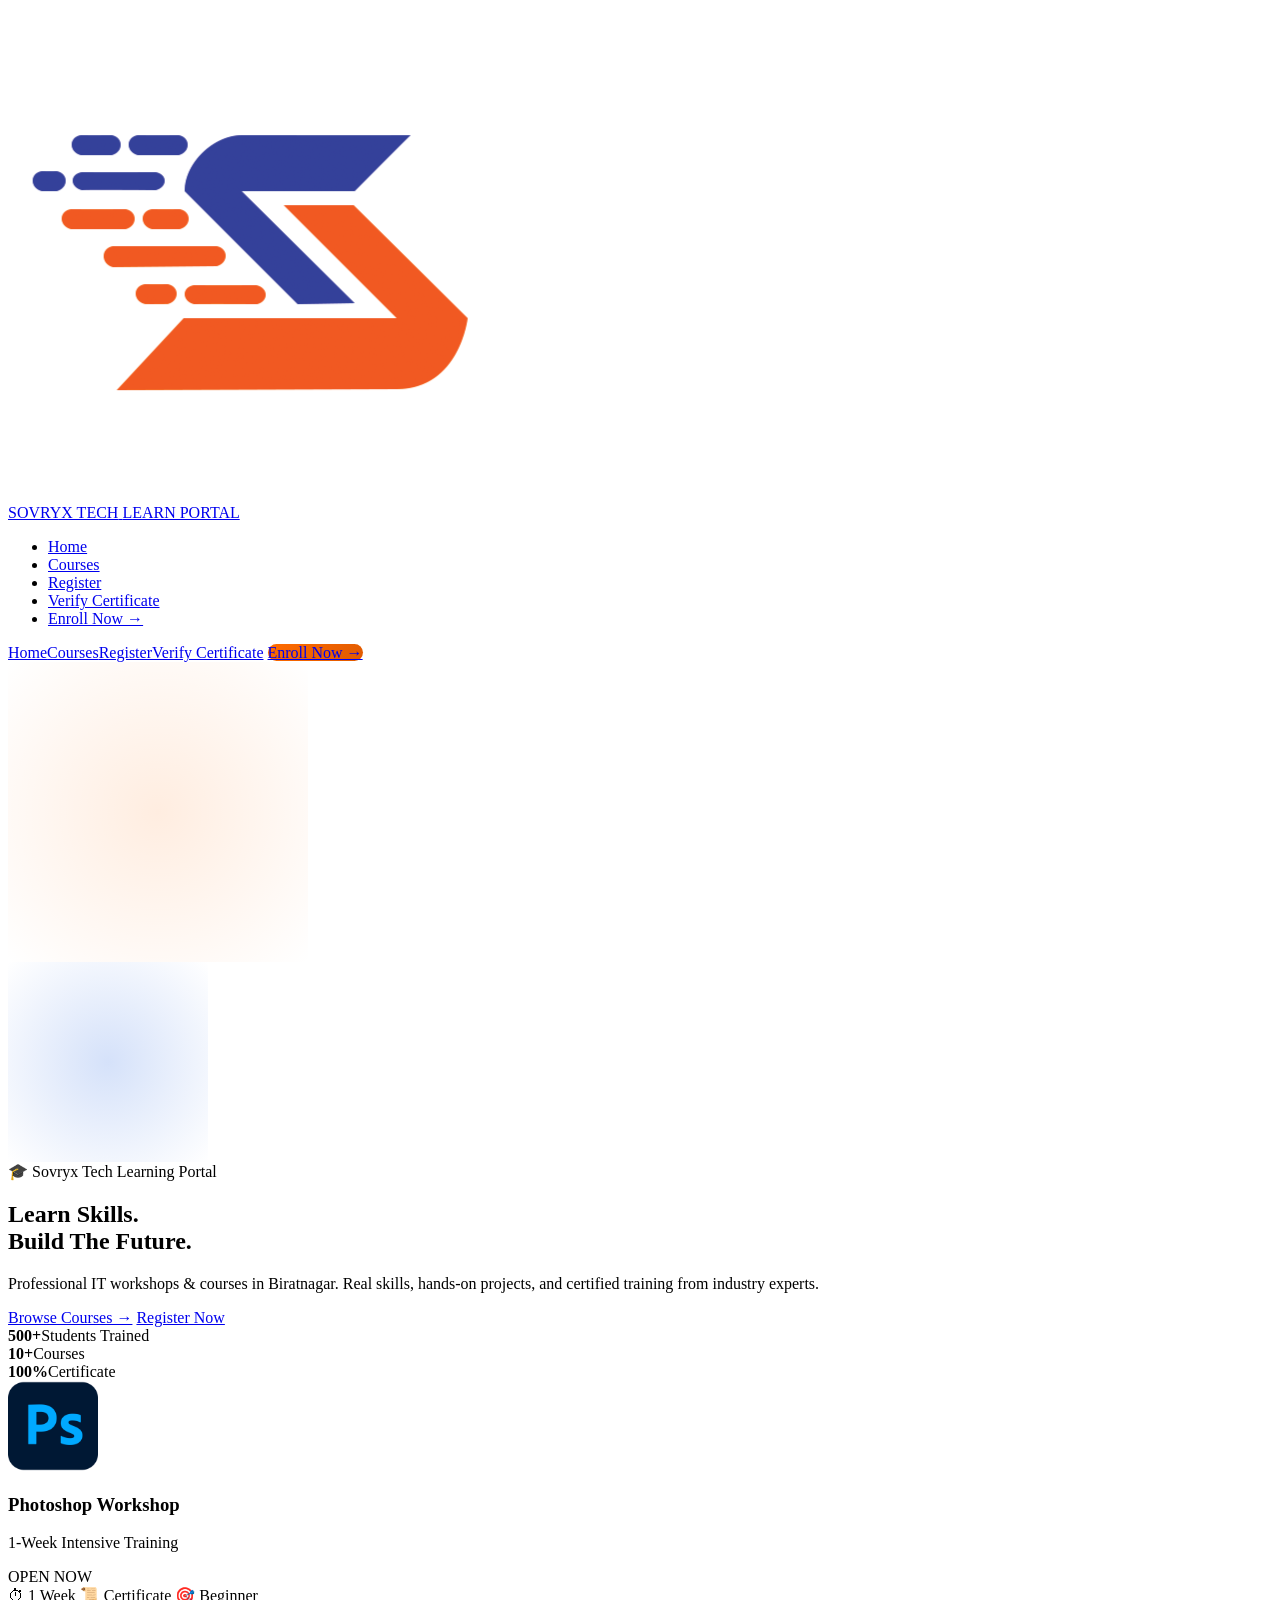
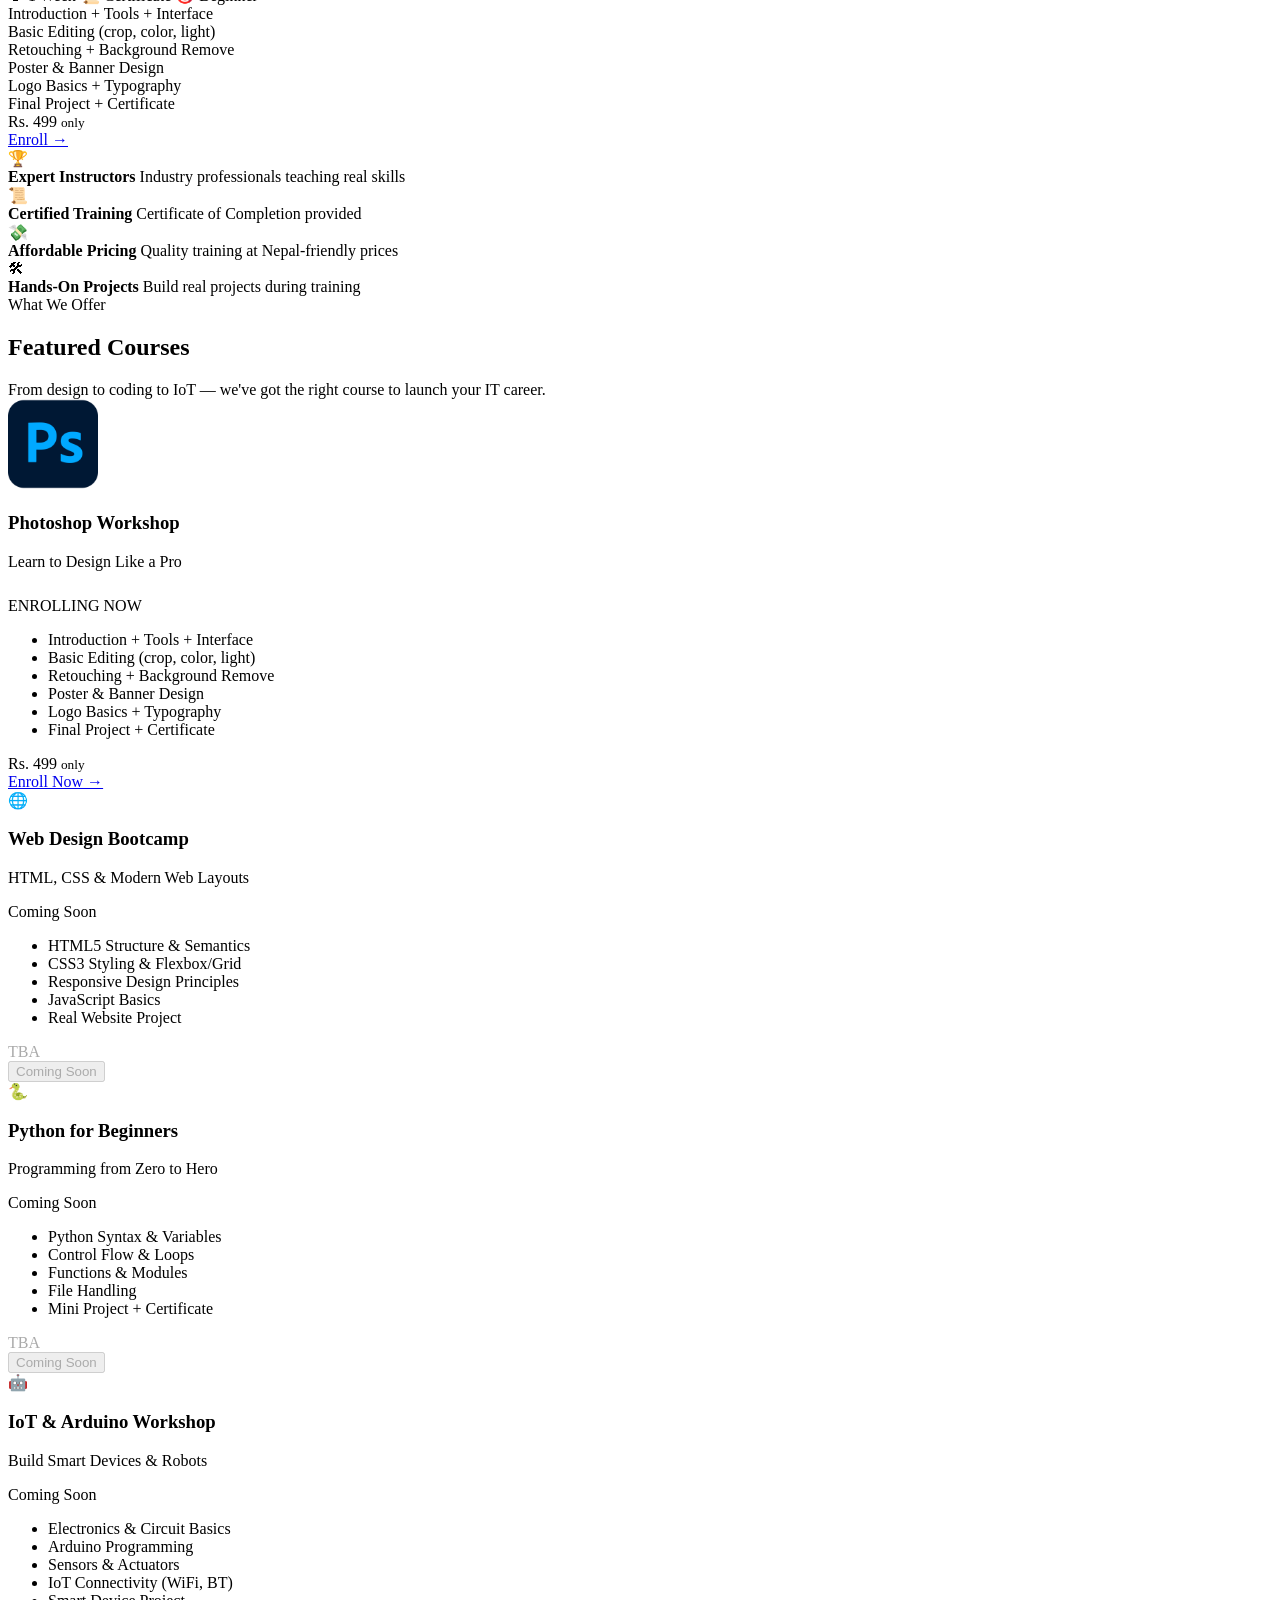
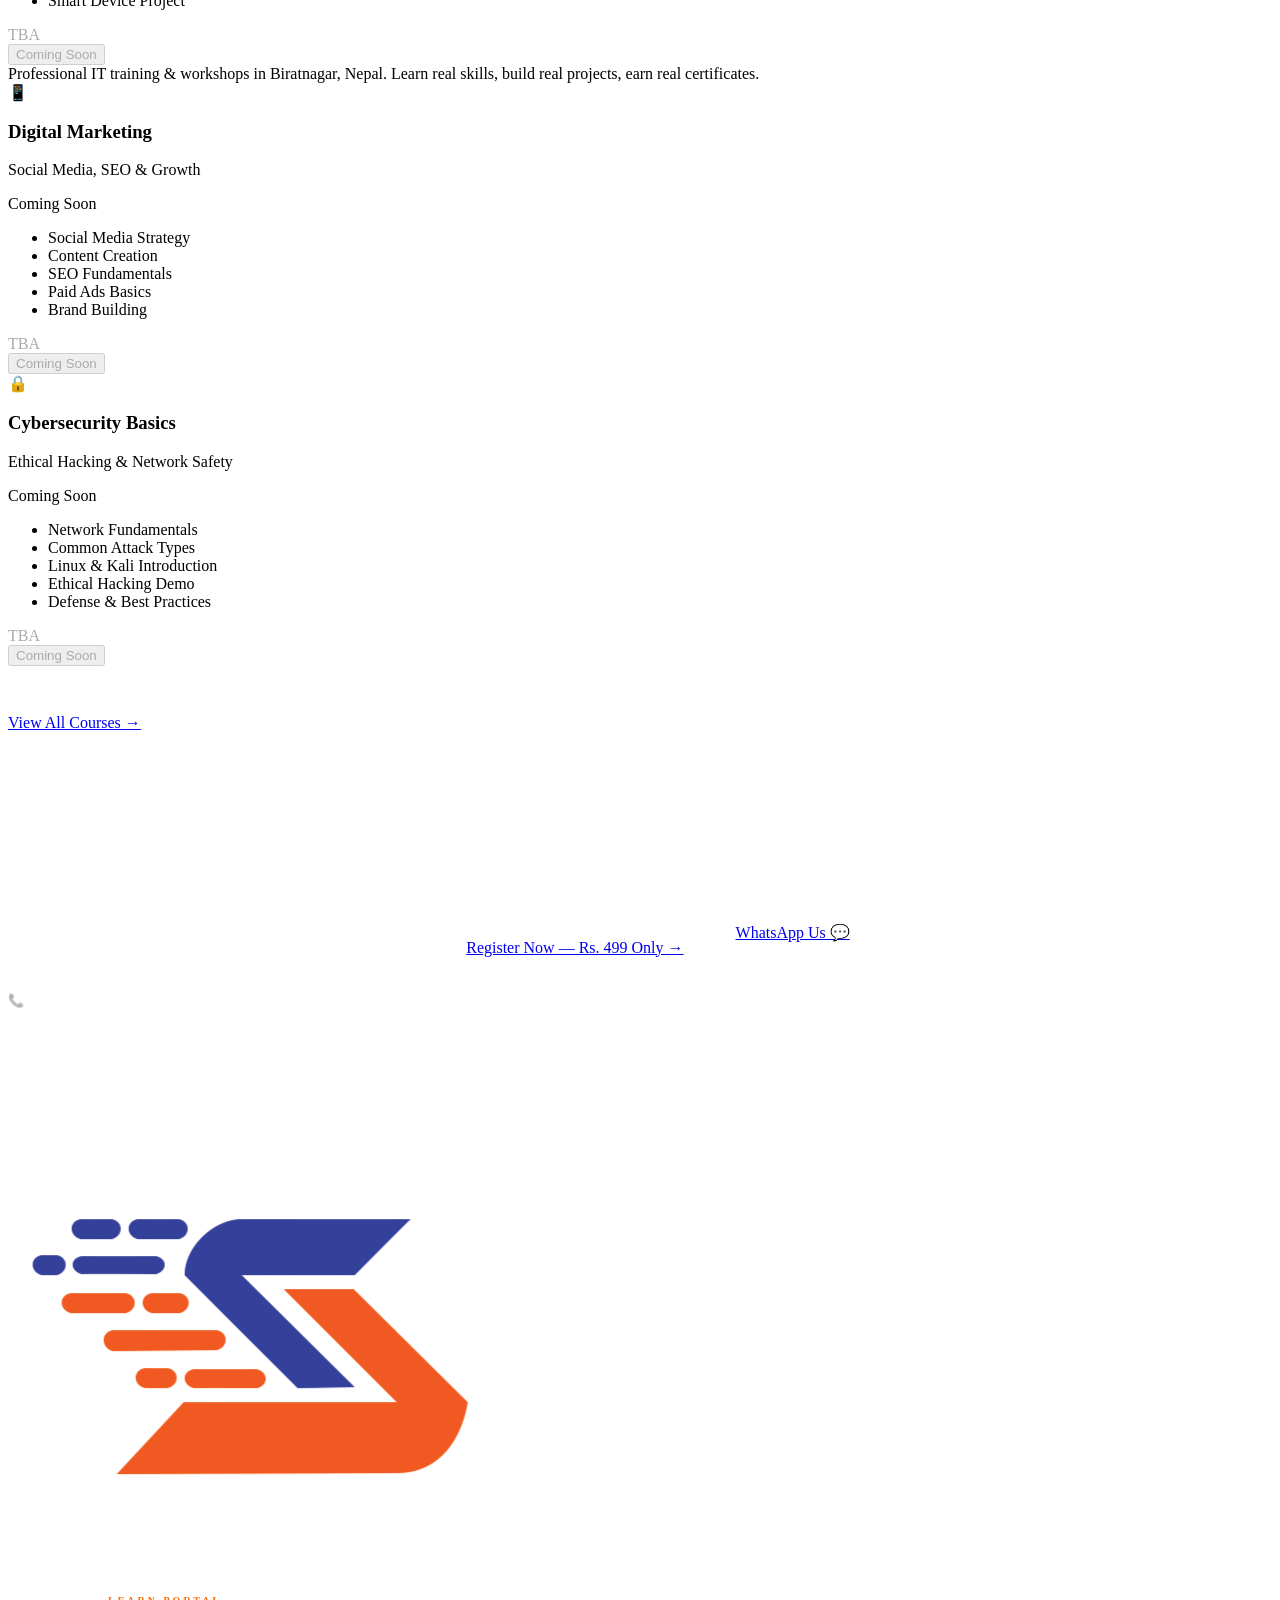
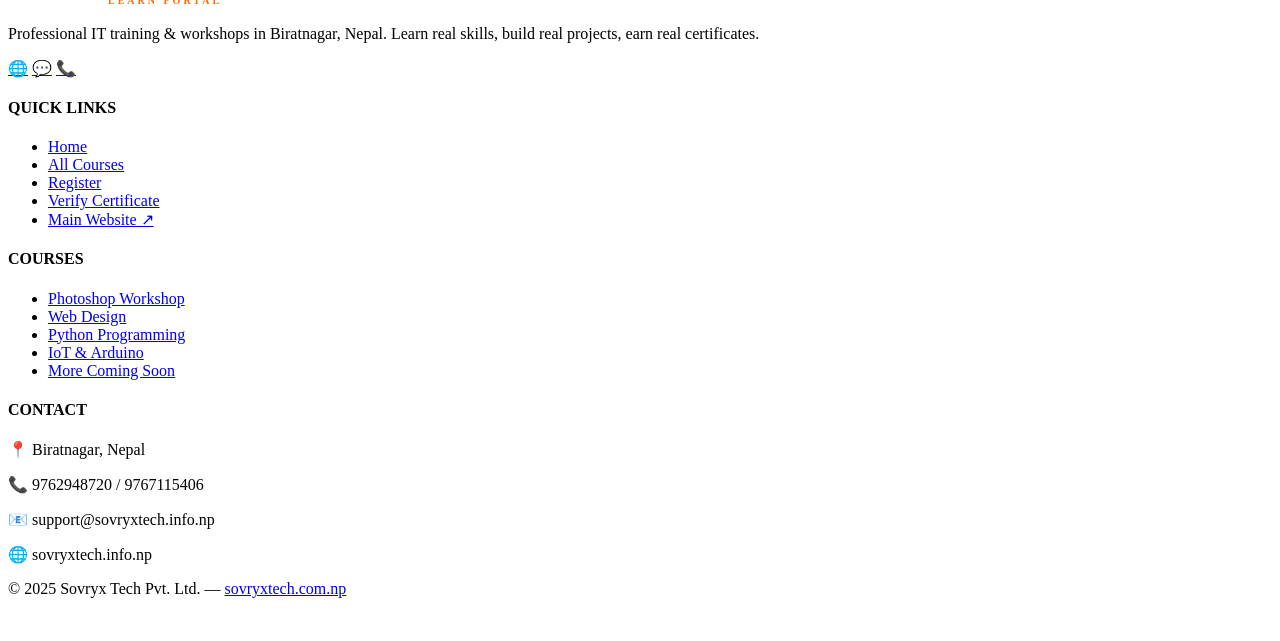
==== index.html @ a6774d01 "first commit" ====
<!DOCTYPE html>
<html lang="en">
<head>
  <meta charset="UTF-8" />
  <meta name="viewport" content="width=device-width, initial-scale=1.0"/>
  <title>Sovryx Tech Learn — IT Training & Workshops in Biratnagar</title>
  <meta name="description" content="Professional IT workshops and training by Sovryx Tech, Biratnagar Nepal. Photoshop, Web Design, Python, IoT and more."/>
  <link rel="stylesheet" href="style.css"/>
  <link rel="preconnect" href="https://fonts.googleapis.com"/>
</head>
<body>

  <div id="navContainer"></div>
  <div id="mobileMenuContainer"></div>

  <div class="page-content">

    <!-- ─── HERO ─── -->
    <section class="hero">
      <div class="hero-grid"></div>
      <!-- floating shapes -->
      <div class="float-shape" style="width:300px;height:300px;background:radial-gradient(circle,rgba(255,107,0,0.12),transparent);top:10%;right:5%;animation-delay:0s;"></div>
      <div class="float-shape" style="width:200px;height:200px;background:radial-gradient(circle,rgba(45,107,228,0.2),transparent);bottom:20%;left:5%;animation-delay:2s;"></div>

      <div class="hero-container">
        <div class="hero-text">
          <div class="hero-badge">🎓 Sovryx Tech Learning Portal</div>
          <h1>Learn Skills.<br><span>Build</span> The Future.</h1>
          <p>Professional IT workshops & courses in Biratnagar. Real skills, hands-on projects, and certified training from industry experts.</p>
          <div class="hero-actions">
            <a href="courses.html" class="btn-primary">Browse Courses →</a>
            <a href="register.html" class="btn-outline">Register Now</a>
          </div>
          <div class="hero-stats">
            <div class="stat"><strong>500+</strong><span>Students Trained</span></div>
            <div class="stat"><strong>10+</strong><span>Courses</span></div>
            <div class="stat"><strong>100%</strong><span>Certificate</span></div>
          </div>
        </div>
        <div class="hero-card-wrap">
          <div class="hero-featured-card">
            <div class="card-header">
              <div class="card-icon"><img src="images/photoshop.png" alt="Photoshop Icon" width="90" height="90"></div>
              <div>
                <h3>Photoshop Workshop</h3>
                <p>1-Week Intensive Training</p>
              </div>
              <div class="card-badge">OPEN NOW</div>
            </div>
            <div class="card-body">
              <div class="card-meta">
                <span class="tag">⏱ 1 Week</span>
                <span class="tag">📜 Certificate</span>
                <span class="tag">🎯 Beginner</span>
              </div>
              <div class="card-modules">
                <div class="module-item">Introduction + Tools + Interface</div>
                <div class="module-item">Basic Editing (crop, color, light)</div>
                <div class="module-item">Retouching + Background Remove</div>
                <div class="module-item">Poster & Banner Design</div>
                <div class="module-item">Logo Basics + Typography</div>
                <div class="module-item">Final Project + Certificate</div>
              </div>
              <div class="card-footer-price">
                <div class="price-amount">Rs. 499 <small>only</small></div>
                <a href="register.html?course=photoshop" class="enroll-mini">Enroll →</a>
              </div>
            </div>
          </div>
        </div>
      </div>
    </section>

    <!-- ─── INFO STRIP ─── -->
    <div class="info-strip">
      <div class="container">
        <div class="info-strip-grid">
          <div class="info-strip-item reveal">
            <div class="info-strip-icon">🏆</div>
            <strong>Expert Instructors</strong>
            <span>Industry professionals teaching real skills</span>
          </div>
          <div class="info-strip-item reveal">
            <div class="info-strip-icon">📜</div>
            <strong>Certified Training</strong>
            <span>Certificate of Completion provided</span>
          </div>
          <div class="info-strip-item reveal">
            <div class="info-strip-icon">💸</div>
            <strong>Affordable Pricing</strong>
            <span>Quality training at Nepal-friendly prices</span>
          </div>
          <div class="info-strip-item reveal">
            <div class="info-strip-icon">🛠</div>
            <strong>Hands-On Projects</strong>
            <span>Build real projects during training</span>
          </div>
        </div>
      </div>
    </div>

    <!-- ─── COURSES SECTION ─── -->
    <section>
      <div class="container">
        <div class="text-center reveal">
          <span class="section-label">What We Offer</span>
          <h2 class="section-title">Featured <span>Courses</span></h2>
          <p class="section-sub" style="margin:0 auto;">From design to coding to IoT — we've got the right course to launch your IT career.</p>
        </div>

        <div class="courses-grid">
          <!-- Active Course -->
          <div class="course-card reveal">
            <div class="course-card-header">
              <span class="course-card-icon"><img src="images/photoshop.png" alt="Photoshop Icon" width="90" height="90"></span>
              <h3>Photoshop Workshop</h3>
              <p>Learn to Design Like a Pro</p>
              <div class="card-badge" style="margin-left:0;margin-top:10px;display:inline-block;">ENROLLING NOW</div>
            </div>
            <div class="course-card-body">
              <ul class="course-modules">
                <li>Introduction + Tools + Interface</li>
                <li>Basic Editing (crop, color, light)</li>
                <li>Retouching + Background Remove</li>
                <li>Poster & Banner Design</li>
                <li>Logo Basics + Typography</li>
                <li>Final Project + Certificate</li>
              </ul>
            </div>
            <div class="course-card-footer">
              <div class="price">Rs. 499 <small>only</small></div>
              <a href="register.html?course=photoshop" class="btn-enroll">Enroll Now →</a>
            </div>
          </div>

          <!-- Coming Soon Courses -->
          <div class="course-card coming-soon reveal">
            <div class="course-card-header">
              <span class="course-card-icon">🌐</span>
              <h3>Web Design Bootcamp</h3>
              <p>HTML, CSS & Modern Web Layouts</p>
              <div class="coming-soon-overlay">Coming Soon</div>
            </div>
            <div class="course-card-body">
              <ul class="course-modules">
                <li>HTML5 Structure & Semantics</li>
                <li>CSS3 Styling & Flexbox/Grid</li>
                <li>Responsive Design Principles</li>
                <li>JavaScript Basics</li>
                <li>Real Website Project</li>
              </ul>
            </div>
            <div class="course-card-footer">
              <div class="price" style="color:#aaa;">TBA</div>
              <button class="btn-enroll disabled" disabled>Coming Soon</button>
            </div>
          </div>

          <div class="course-card coming-soon reveal">
            <div class="course-card-header">
              <span class="course-card-icon">🐍</span>
              <h3>Python for Beginners</h3>
              <p>Programming from Zero to Hero</p>
              <div class="coming-soon-overlay">Coming Soon</div>
            </div>
            <div class="course-card-body">
              <ul class="course-modules">
                <li>Python Syntax & Variables</li>
                <li>Control Flow & Loops</li>
                <li>Functions & Modules</li>
                <li>File Handling</li>
                <li>Mini Project + Certificate</li>
              </ul>
            </div>
            <div class="course-card-footer">
              <div class="price" style="color:#aaa;">TBA</div>
              <button class="btn-enroll disabled" disabled>Coming Soon</button>
            </div>
          </div>

          <div class="course-card coming-soon reveal">
            <div class="course-card-header">
              <span class="course-card-icon">🤖</span>
              <h3>IoT & Arduino Workshop</h3>
              <p>Build Smart Devices & Robots</p>
              <div class="coming-soon-overlay">Coming Soon</div>
            </div>
            <div class="course-card-body">
              <ul class="course-modules">
                <li>Electronics & Circuit Basics</li>
                <li>Arduino Programming</li>
                <li>Sensors & Actuators</li>
                <li>IoT Connectivity (WiFi, BT)</li>
                <li>Smart Device Project</li>
              </ul>
            </div>
            <div class="course-card-footer">
              <div class="price" style="color:#aaa;">TBA</div>
              <button class="btn-enroll disabled" disabled>Coming Soon</button>
            </div>
          </div>Professional IT training & workshops in Biratnagar, Nepal. Learn real skills, build real projects, earn real certificates.

          <div class="course-card coming-soon reveal">
            <div class="course-card-header">
              <span class="course-card-icon">📱</span>
              <h3>Digital Marketing</h3>
              <p>Social Media, SEO & Growth</p>
              <div class="coming-soon-overlay">Coming Soon</div>
            </div>
            <div class="course-card-body">
              <ul class="course-modules">
                <li>Social Media Strategy</li>
                <li>Content Creation</li>
                <li>SEO Fundamentals</li>
                <li>Paid Ads Basics</li>
                <li>Brand Building</li>
              </ul>
            </div>
            <div class="course-card-footer">
              <div class="price" style="color:#aaa;">TBA</div>
              <button class="btn-enroll disabled" disabled>Coming Soon</button>
            </div>
          </div>

          <div class="course-card coming-soon reveal">
            <div class="course-card-header">
              <span class="course-card-icon">🔒</span>
              <h3>Cybersecurity Basics</h3>
              <p>Ethical Hacking & Network Safety</p>
              <div class="coming-soon-overlay">Coming Soon</div>
            </div>
            <div class="course-card-body">
              <ul class="course-modules">
                <li>Network Fundamentals</li>
                <li>Common Attack Types</li>
                <li>Linux & Kali Introduction</li>
                <li>Ethical Hacking Demo</li>
                <li>Defense & Best Practices</li>
              </ul>
            </div>
            <div class="course-card-footer">
              <div class="price" style="color:#aaa;">TBA</div>
              <button class="btn-enroll disabled" disabled>Coming Soon</button>
            </div>
          </div>
        </div>

        <div class="text-center" style="margin-top:48px;">
          <a href="courses.html" class="btn-primary">View All Courses →</a>
        </div>
      </div>
    </section>

    <!-- ─── CTA BANNER ─── -->
    <section style="padding:70px 0;background:linear-gradient(135deg,var(--blue),var(--dark));">
      <div class="container text-center">
        <h2 class="section-title reveal" style="color:white;">Ready to <span>Start Learning?</span></h2>
        <p class="section-sub reveal" style="color:rgba(255,255,255,0.7);margin:12px auto 36px;">
          Join hundreds of students from Biratnagar learning real skills with Sovryx Tech. Limited seats per batch!
        </p>
        <div style="display:flex;gap:16px;justify-content:center;flex-wrap:wrap;" class="reveal">
          <a href="register.html" class="btn-primary" style="font-size:16px;padding:16px 36px;">Register Now — Rs. 499 Only →</a>
          <a href="https://wa.me/9779762948720" target="_blank" class="btn-outline">WhatsApp Us 💬</a>
        </div>
        <p style="color:rgba(255,255,255,0.4);margin-top:20px;font-size:13px;font-weight:600;">📞 9762948720 &nbsp;|&nbsp; 9767115406</p>
      </div>
    </section>

  </div><!-- end page-content -->

  <div id="footerContainer"></div>

  <script src="main.js"></script>
  

  <script>injectLayout("Home");</script>
</body>
</html>
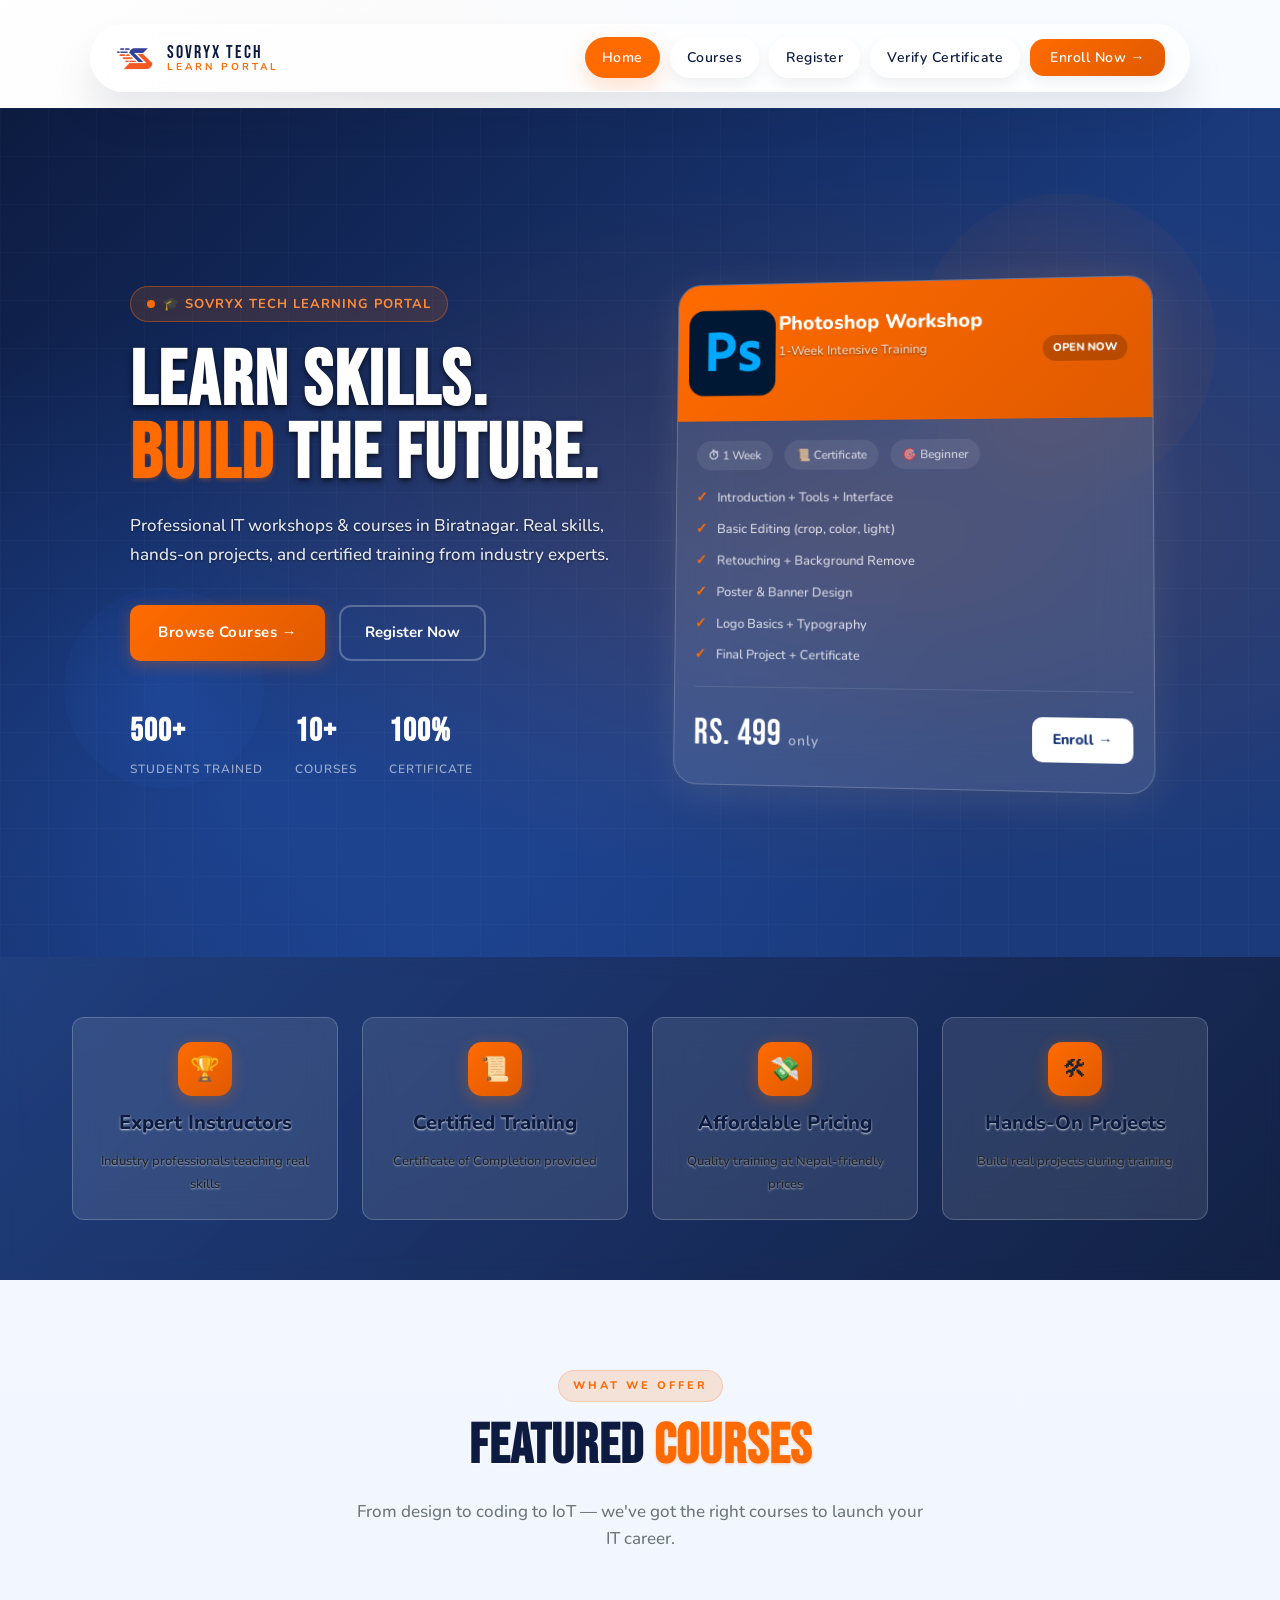
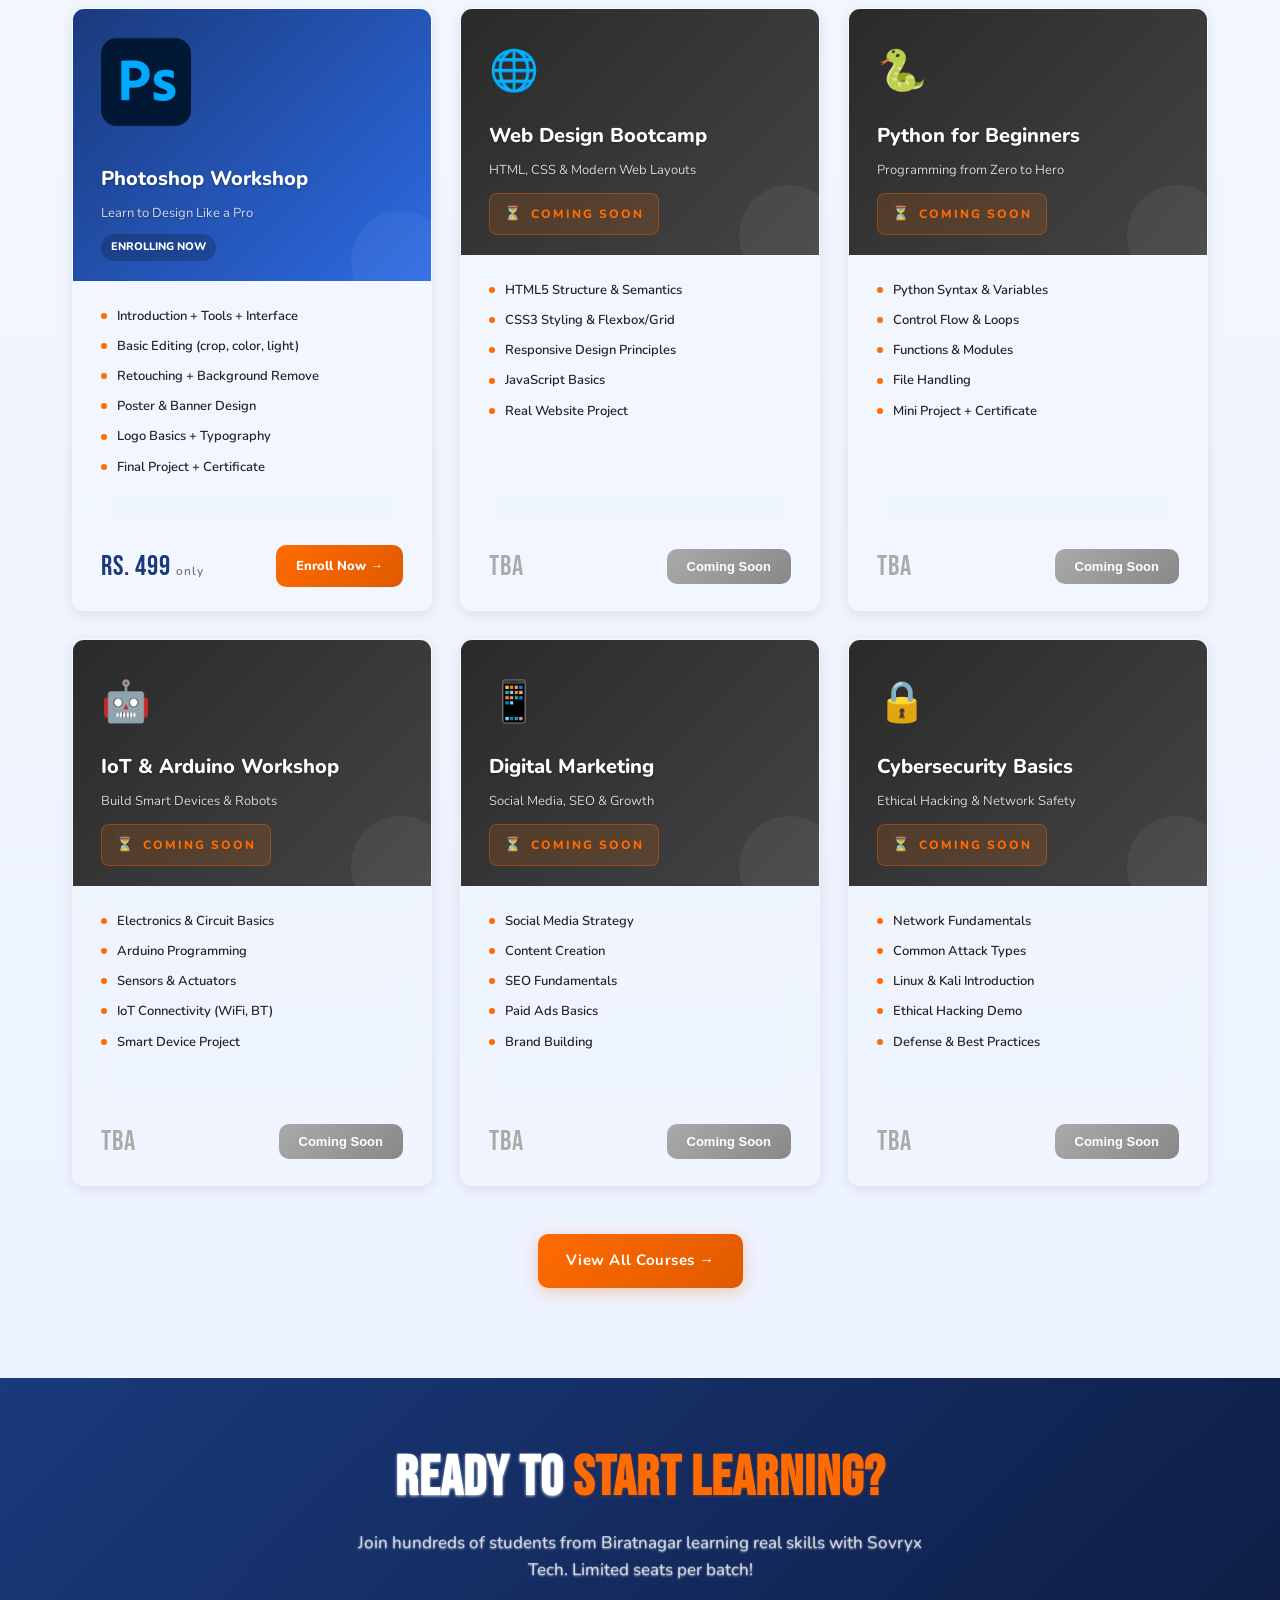
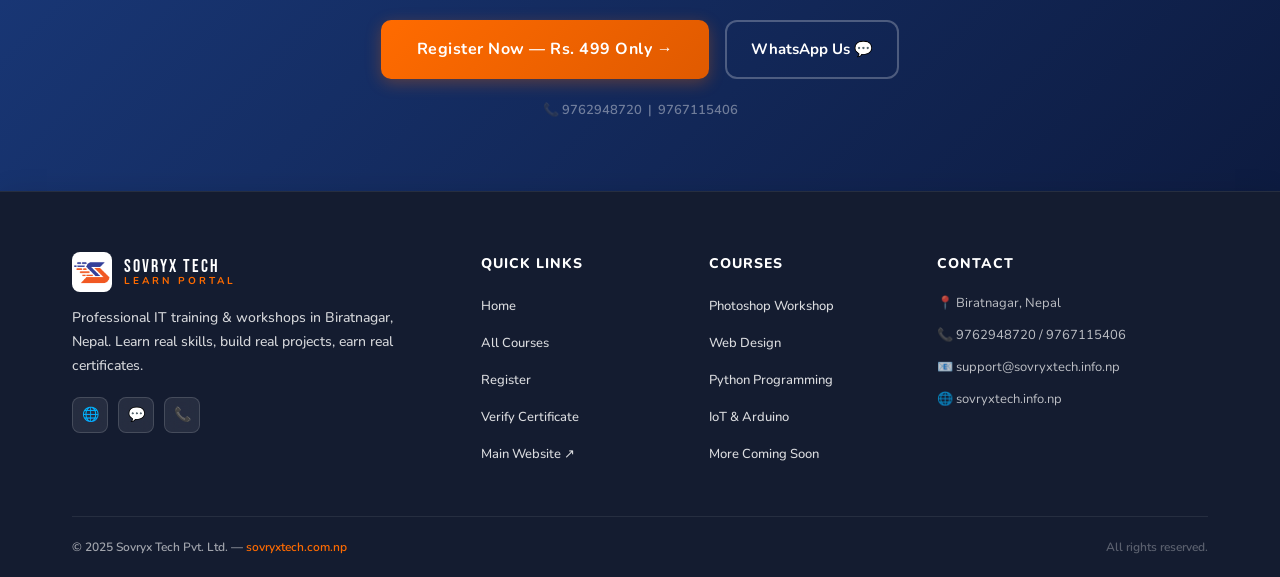
==== commit 3aad88ef: "docs: update meta description and fix minor typos - update meta description for better SEO and clari" ====
--- a/index.html
+++ b/index.html
@@ -4,7 +4,7 @@
   <meta charset="UTF-8" />
   <meta name="viewport" content="width=device-width, initial-scale=1.0"/>
   <title>Sovryx Tech Learn — IT Training & Workshops in Biratnagar</title>
-  <meta name="description" content="Professional IT workshops and training by Sovryx Tech, Biratnagar Nepal. Photoshop, Web Design, Python, IoT and more."/>
+  <meta name="description" content="Professional IT training & workshops in Biratnagar, Nepal. Learn real skills, build real projects, earn real certificates."/>
   <link rel="stylesheet" href="style.css"/>
   <link rel="preconnect" href="https://fonts.googleapis.com"/>
 </head>
@@ -105,7 +105,7 @@
         <div class="text-center reveal">
           <span class="section-label">What We Offer</span>
           <h2 class="section-title">Featured <span>Courses</span></h2>
-          <p class="section-sub" style="margin:0 auto;">From design to coding to IoT — we've got the right course to launch your IT career.</p>
+          <p class="section-sub" style="margin:0 auto;">From design to coding to IoT — we've got the right courses to launch your IT career.</p>
         </div>
 
         <div class="courses-grid">
@@ -198,7 +198,7 @@
               <div class="price" style="color:#aaa;">TBA</div>
               <button class="btn-enroll disabled" disabled>Coming Soon</button>
             </div>
-          </div>Professional IT training & workshops in Biratnagar, Nepal. Learn real skills, build real projects, earn real certificates.
+          </div>
 
           <div class="course-card coming-soon reveal">
             <div class="course-card-header">
--- a/style.css
+++ b/style.css
@@ -0,0 +1,784 @@
+@import url('https://fonts.googleapis.com/css2?family=Bebas+Neue&family=Nunito:wght@400;500;600;700;800;900&family=Space+Grotesk:wght@300;400;500;600;700&display=swap');
+
+:root {
+  /* Sovryx Tech Color Palette - Matching sovryxtech.com.np */
+  --orange: #FF6B00;
+  --orange-light: #FF8C3A;
+  --orange-dark: #E05A00;
+  --blue: #1A3A7C;
+  --blue-mid: #2D6BE4;
+  --blue-light: #4A90E2;
+  --white: #FFFFFF;
+  --off-white: #F8F9FA;
+  --gray-light: #F1F3F4;
+  --gray: #6C757D;
+  --dark: #0D1B40;
+  --text: #212529;
+  --shadow: 0 8px 32px rgba(26,58,124,0.12);
+  --shadow-card: 0 4px 20px rgba(26,58,124,0.08);
+  --shadow-glass: 0 8px 32px rgba(255,255,255,0.1), 0 4px 16px rgba(0,0,0,0.1);
+  --radius: 12px;
+  --radius-sm: 8px;
+  --glass-bg: rgba(255,255,255,0.1);
+  --glass-border: rgba(255,255,255,0.2);
+}
+
+*, *::before, *::after { box-sizing: border-box; margin: 0; padding: 0; }
+
+html { scroll-behavior: smooth; }
+
+body {
+  font-family: 'Nunito', sans-serif;
+  background: radial-gradient(circle at top left, rgba(255,255,255,0.95), transparent 20%),
+              radial-gradient(circle at 20% 10%, rgba(255,107,0,0.08), transparent 16%),
+              linear-gradient(180deg, #F8FBFF 0%, #E9F0FF 100%);
+  color: var(--text);
+  line-height: 1.7;
+  overflow-x: hidden;
+  font-weight: 400;
+}
+
+/* ─── NAVBAR ─── */
+nav {
+  position: fixed; top: 24px; left: 50%; transform: translateX(-50%); z-index: 1000;
+  width: min(1100px, calc(100vw - 3rem));
+  max-width: 1100px;
+  background: rgba(255,255,255,0.72);
+  backdrop-filter: blur(28px);
+  -webkit-backdrop-filter: blur(28px);
+  border: 1px solid rgba(255,255,255,0.75);
+  padding: 0 1.5rem;
+  height: 68px;
+  display: flex; align-items: center; justify-content: space-between;
+  box-shadow: 0 24px 40px rgba(15,23,42,0.09);
+  border-radius: 50px;
+  overflow: hidden;
+}
+
+.nav-brand {
+  display: flex; align-items: center; gap: 12px;
+  text-decoration: none;
+}
+.nav-logo {
+  width: 40px; height: 40px;
+  object-fit: contain;
+  border-radius: 8px;
+}
+.nav-brand-logo {
+  width: 38px; height: 38px;
+  background: linear-gradient(135deg, var(--orange), var(--orange-dark));
+  border-radius: 8px;
+  display: flex; align-items: center; justify-content: center;
+  font-family: 'Bebas Neue', cursive;
+  font-size: 20px; color: white; letter-spacing: 1px;
+}
+.nav-brand-text { display: flex; flex-direction: column; line-height: 1.1; }
+.nav-brand-text span:first-child {
+  font-family: 'Bebas Neue', cursive; font-size: 18px; color: var(--dark); letter-spacing: 2px;
+}
+.nav-brand-text span:last-child {
+  font-size: 10px; color: var(--orange); font-weight: 700; letter-spacing: 3px; text-transform: uppercase;
+}
+
+.nav-links {
+  display: flex; align-items: center; justify-content: flex-end;
+  gap: 10px; list-style: none; flex: 1; min-width: 0; flex-wrap: wrap;
+}
+.nav-links a {
+  color: var(--dark); text-decoration: none;
+  font-size: 14px; font-weight: 600; letter-spacing: 0.5px;
+  padding: 10px 16px; border-radius: 22px;
+  transition: all 0.25s ease;
+  background: rgba(255,255,255,0.72);
+  border: 1px solid rgba(255,255,255,0.9);
+  box-shadow: 0 6px 14px rgba(15,23,42,0.06);
+}
+.nav-links a:hover, .nav-links a.active {
+  color: white; background: var(--orange);
+  transform: translateY(-1px);
+  box-shadow: 0 10px 24px rgba(255,107,0,0.2);
+  border-color: transparent;
+}
+.nav-cta {
+  background: linear-gradient(135deg, var(--orange), var(--orange-dark)) !important;
+  color: white !important; border-radius: 14px !important;
+  padding: 9px 20px !important;
+  border: none !important;
+}
+.nav-cta:hover { transform: translateY(-1px); box-shadow: 0 8px 22px rgba(255,107,0,0.35) !important; }
+
+.nav-hamburger {
+  display: none; flex-direction: column; gap: 4px; cursor: pointer; padding: 10px;
+  background: rgba(255,255,255,0.7);
+  backdrop-filter: blur(20px);
+  border-radius: 14px;
+  border: 1px solid rgba(255,255,255,0.9);
+}
+.nav-hamburger span {
+  width: 24px; height: 2px;
+  background: var(--dark);
+  border-radius: 2px;
+  transition: 0.3s;
+}
+
+.mobile-menu {
+  display: none; position: fixed; top: 68px; left: 0; right: 0; bottom: 0;
+  background: rgba(255,255,255,0.88);
+  backdrop-filter: blur(28px);
+  -webkit-backdrop-filter: blur(28px);
+  z-index: 999;
+  flex-direction: column; align-items: center; justify-content: center; gap: 16px;
+  border-radius: 0 0 40px 40px;
+}
+.mobile-menu.open { display: flex; }
+.mobile-menu a {
+  color: var(--dark); text-decoration: none; font-size: 18px; font-weight: 700;
+  padding: 14px 40px; border-radius: 25px; width: 90%; text-align: center;
+  transition: 0.2s;
+  background: rgba(255,255,255,0.95);
+  border: 1px solid rgba(210,220,240,0.8);
+}
+.mobile-menu a:hover {
+  background: var(--orange); color: white;
+  transform: translateY(-2px);
+  box-shadow: 0 6px 20px rgba(255,107,0,0.25);
+}
+
+/* ─── PAGE WRAPPER ─── */
+.page-content { padding-top: 108px; }
+
+/* ─── HERO ─── */
+.hero {
+  min-height: calc(100vh - 68px);
+  background: linear-gradient(135deg, var(--dark) 0%, var(--blue) 60%, #1a3a7c 100%);
+  position: relative; overflow: hidden;
+  display: flex; align-items: center;
+}
+.hero::before {
+  content: '';
+  position: absolute; inset: 0;
+  background: radial-gradient(ellipse at 70% 50%, rgba(255,107,0,0.15) 0%, transparent 60%),
+              radial-gradient(ellipse at 20% 80%, rgba(45,107,228,0.3) 0%, transparent 50%);
+}
+.hero-grid {
+  position: absolute; inset: 0; opacity: 0.04;
+  background-image: linear-gradient(rgba(255,255,255,0.5) 1px, transparent 1px),
+                    linear-gradient(90deg, rgba(255,255,255,0.5) 1px, transparent 1px);
+  background-size: 48px 48px;
+}
+.hero-container {
+  max-width: 1200px; margin: 0 auto; padding: 80px 2rem;
+  display: grid; grid-template-columns: 1fr 1fr; gap: 60px; align-items: center;
+  position: relative; z-index: 1;
+}
+.hero-badge {
+  display: inline-flex; align-items: center; gap: 8px;
+  background: rgba(255,107,0,0.15); border: 1px solid rgba(255,107,0,0.4);
+  color: var(--orange-light); padding: 6px 16px; border-radius: 100px;
+  font-size: 13px; font-weight: 700; letter-spacing: 1px; text-transform: uppercase;
+  margin-bottom: 24px;
+}
+.hero-badge::before { content: ''; width: 8px; height: 8px; border-radius: 50%; background: var(--orange); animation: pulse 2s infinite; }
+@keyframes pulse { 0%,100%{opacity:1;transform:scale(1)} 50%{opacity:0.5;transform:scale(1.3)} }
+
+.hero h1 {
+  font-family: 'Bebas Neue', cursive;
+  font-size: clamp(52px, 6vw, 80px);
+  color: white; line-height: 0.95; letter-spacing: 2px;
+  margin-bottom: 20px;
+  text-shadow: 0 2px 4px rgba(0,0,0,0.5), 0 4px 8px rgba(0,0,0,0.3);
+}
+.hero h1 span { color: var(--orange); text-shadow: 0 2px 4px rgba(255,107,0,0.3); }
+.hero p {
+  color: rgba(255,255,255,0.9); font-size: 17px; font-weight: 500;
+  max-width: 480px; margin-bottom: 36px;
+  text-shadow: 0 1px 2px rgba(0,0,0,0.5);
+}
+.hero-actions { display: flex; gap: 14px; flex-wrap: wrap; }
+.btn-primary {
+  display: inline-flex; align-items: center; gap: 8px;
+  background: linear-gradient(135deg, var(--orange), var(--orange-dark));
+  color: white; text-decoration: none;
+  font-size: 15px; font-weight: 700; letter-spacing: 0.5px;
+  padding: 14px 28px; border-radius: 10px;
+  transition: all 0.3s; border: none; cursor: pointer;
+  box-shadow: 0 4px 16px rgba(255,107,0,0.3);
+  font-family: 'Nunito', sans-serif;
+}
+.btn-primary:hover {
+  transform: translateY(-2px);
+  box-shadow: 0 8px 24px rgba(255,107,0,0.4);
+  text-decoration: none;
+  color: white;
+}
+.btn-outline {
+  display: inline-flex; align-items: center; gap: 8px;
+  background: transparent; color: white; text-decoration: none;
+  font-size: 15px; font-weight: 700;
+  padding: 13px 24px; border-radius: 12px;
+  border: 2px solid rgba(255,255,255,0.25);
+  transition: all 0.3s; cursor: pointer;
+}
+.btn-outline:hover { border-color: rgba(255,255,255,0.6); background: rgba(255,255,255,0.07); }
+
+.hero-stats {
+  display: flex; gap: 32px; margin-top: 44px;
+}
+.stat { display: flex; flex-direction: column; }
+.stat strong { font-family: 'Bebas Neue', cursive; font-size: 32px; color: white; letter-spacing: 1px; }
+.stat span { font-size: 12px; color: rgba(255,255,255,0.55); font-weight: 600; letter-spacing: 1px; text-transform: uppercase; }
+
+/* Hero Card */
+.hero-card-wrap { position: relative; }
+.hero-featured-card {
+  background: var(--glass-bg);
+  border: 1px solid var(--glass-border);
+  border-radius: 24px; overflow: hidden;
+  backdrop-filter: blur(25px);
+  -webkit-backdrop-filter: blur(25px);
+  transform: perspective(1000px) rotateY(-5deg) rotateX(2deg);
+  transition: transform 0.5s;
+  box-shadow: var(--shadow-glass);
+}
+.hero-card-wrap:hover .hero-featured-card { transform: perspective(1000px) rotateY(0) rotateX(0); }
+.card-header {
+  background: linear-gradient(135deg, var(--orange), var(--orange-dark));
+  padding: 24px; display: flex; align-items: center; gap: 16px;
+}
+.card-icon {
+  width: 64px; height: 64px; border-radius: 14px;
+  background: linear-gradient(135deg, var(--orange), var(--orange-dark));
+  display: flex; align-items: center; justify-content: center;
+  font-size: 28px;
+}
+.card-header h3 { color: white; font-size: 20px; font-weight: 800; }
+.card-header p { color: rgba(255,255,255,0.8); font-size: 13px; }
+.card-badge {
+  margin-left: auto; background: rgba(0,0,0,0.2);
+  color: white; font-size: 11px; font-weight: 800;
+  padding: 4px 10px; border-radius: 20px; white-space: nowrap;
+}
+.card-body { padding: 20px; }
+.card-meta { display: flex; gap: 12px; margin-bottom: 16px; flex-wrap: wrap; }
+.tag {
+  display: inline-flex; align-items: center; gap: 5px;
+  background: rgba(255,255,255,0.08); color: rgba(255,255,255,0.7);
+  font-size: 12px; font-weight: 600; padding: 5px 12px; border-radius: 20px;
+}
+.card-modules { display: flex; flex-direction: column; gap: 8px; margin-bottom: 20px; }
+.module-item {
+  display: flex; align-items: center; gap: 10px;
+  color: rgba(255,255,255,0.8); font-size: 13px; font-weight: 500;
+}
+.module-item::before { content: '✓'; color: var(--orange); font-weight: 900; font-size: 14px; }
+.card-footer-price {
+  display: flex; align-items: center; justify-content: space-between;
+  border-top: 1px solid rgba(255,255,255,0.1); padding-top: 16px;
+}
+.price-amount { font-family: 'Bebas Neue', cursive; font-size: 36px; color: white; letter-spacing: 1px; }
+.price-amount small { font-size: 14px; font-family: 'Nunito', sans-serif; color: rgba(255,255,255,0.6); font-weight: 600; }
+.enroll-mini {
+  background: white; color: var(--blue); font-weight: 800;
+  padding: 10px 20px; border-radius: 10px; text-decoration: none; font-size: 14px;
+  transition: 0.2s;
+}
+.enroll-mini:hover { background: var(--orange); color: white; }
+
+/* Floating shapes */
+.float-shape {
+  position: absolute; border-radius: 50%;
+  animation: floatAnim 6s ease-in-out infinite;
+}
+@keyframes floatAnim {
+  0%,100%{transform:translateY(0)} 50%{transform:translateY(-20px)}
+}
+
+/* ─── SECTIONS ─── */
+section { padding: 90px 0; }
+.container { max-width: 1200px; margin: 0 auto; padding: 0 2rem; }
+.section-label {
+  display: inline-block;
+  background: rgba(255,107,0,0.15); color: var(--orange);
+  font-size: 11px; font-weight: 800; letter-spacing: 3px; text-transform: uppercase;
+  padding: 6px 14px; border-radius: 20px; margin-bottom: 14px;
+  border: 1px solid rgba(255,107,0,0.2);
+  text-shadow: 0 1px 2px rgba(255,255,255,0.5);
+}
+.section-title {
+  font-family: 'Bebas Neue', cursive;
+  font-size: clamp(38px, 5vw, 56px);
+  color: var(--dark); letter-spacing: 1px; line-height: 1.1;
+  margin-bottom: 20px;
+  font-weight: 700;
+  text-shadow: 0 1px 3px rgba(255,255,255,0.8);
+}
+.section-title span { color: var(--orange); text-shadow: 0 1px 3px rgba(255,107,0,0.3); }
+.section-sub {
+  color: var(--gray);
+  font-size: 17px;
+  font-weight: 500;
+  max-width: 580px;
+  line-height: 1.6;
+  text-shadow: 0 1px 2px rgba(255,255,255,0.6);
+}
+
+/* ─── COURSE CARDS ─── */
+.courses-grid {
+  display: grid; grid-template-columns: repeat(auto-fill, minmax(320px, 1fr));
+  gap: 28px; margin-top: 56px;
+}
+.course-card {
+  background: var(--glass-bg);
+  backdrop-filter: blur(15px);
+  -webkit-backdrop-filter: blur(15px);
+  border-radius: var(--radius);
+  overflow: hidden; box-shadow: var(--shadow-glass);
+  transition: transform 0.3s, box-shadow 0.3s;
+  display: flex; flex-direction: column;
+  border: 1px solid var(--glass-border);
+}
+.course-card:hover {
+  transform: translateY(-6px);
+  box-shadow: 0 16px 48px rgba(26,58,124,0.15), 0 8px 24px rgba(255,255,255,0.1);
+}
+.course-card-header {
+  padding: 28px 28px 20px;
+  background: linear-gradient(135deg, var(--blue), var(--blue-mid));
+  position: relative; overflow: hidden;
+}
+.course-card-header::after {
+  content: ''; position: absolute; right: -20px; bottom: -30px;
+  width: 100px; height: 100px; border-radius: 50%;
+  background: rgba(255,255,255,0.05);
+}
+.course-card-icon { font-size: 40px; margin-bottom: 14px; display: block; }
+.course-card-header h3 {
+  color: white;
+  font-size: 20px;
+  font-weight: 800;
+  margin-bottom: 6px;
+  text-shadow: 0 1px 2px rgba(0,0,0,0.35);
+}
+.course-card-header p {
+  color: rgba(255,255,255,0.8);
+  font-size: 13px;
+  text-shadow: 0 1px 2px rgba(0,0,0,0.25);
+}
+.course-card-header .card-badge { margin-left: 0; margin-top: 12px; display: inline-block; }
+
+.course-card.coming-soon .course-card-header {
+  background: linear-gradient(135deg, #2a2a2a, #444);
+}
+.coming-soon-overlay {
+  display: flex; align-items: center; justify-content: center;
+  gap: 8px;
+  background: rgba(255,107,0,0.15); border: 1px solid rgba(255,107,0,0.35);
+  color: var(--orange); font-size: 12px; font-weight: 800; letter-spacing: 2px; text-transform: uppercase;
+  padding: 8px 14px; border-radius: 8px; margin-top: 12px; width: fit-content;
+}
+.coming-soon-overlay::before { content: '⏳'; font-size: 14px; }
+
+.course-card-body { padding: 24px 28px; flex: 1; display: flex; flex-direction: column; }
+.course-modules { list-style: none; display: flex; flex-direction: column; gap: 8px; margin-bottom: 20px; flex: 1; }
+.course-modules li {
+  display: flex; align-items: center; gap: 10px;
+  font-size: 13px; font-weight: 600; color: var(--text);
+  text-shadow: 0 1px 2px rgba(255,255,255,0.5);
+}
+.course-modules li::before {
+  content: ''; width: 6px; height: 6px; border-radius: 50%;
+  background: var(--orange); flex-shrink: 0;
+}
+.course-card-footer {
+  display: flex; align-items: center; justify-content: space-between;
+  padding: 20px 28px; border-top: 1px solid rgba(255,255,255,0.2);
+  background: rgba(255,255,255,0.05);
+}
+.price {
+  font-family: 'Bebas Neue', cursive;
+  font-size: 28px;
+  color: var(--blue);
+  letter-spacing: 1px;
+  text-shadow: 0 1px 2px rgba(255,255,255,0.8);
+}
+.price small { font-size: 12px; font-family: 'Nunito', sans-serif; color: var(--gray); font-weight: 600; }
+.btn-enroll {
+  background: linear-gradient(135deg, var(--orange), var(--orange-dark));
+  color: white; text-decoration: none; font-size: 13px; font-weight: 800;
+  padding: 10px 20px; border-radius: 10px; transition: 0.2s; border: none; cursor: pointer;
+}
+.btn-enroll:hover { transform: translateY(-1px); box-shadow: 0 6px 16px rgba(255,107,0,0.4); }
+.btn-enroll.disabled {
+  background: linear-gradient(135deg, #aaa, #888); cursor: not-allowed;
+}
+.btn-enroll.disabled:hover { transform: none; box-shadow: none; }
+
+/* ─── INFO STRIP ─── */
+.info-strip {
+  background: linear-gradient(135deg, var(--blue), var(--dark));
+  padding: 60px 0;
+  position: relative;
+}
+.info-strip::before {
+  content: '';
+  position: absolute; inset: 0;
+  background: var(--glass-bg);
+  backdrop-filter: blur(10px);
+  -webkit-backdrop-filter: blur(10px);
+  opacity: 0.3;
+}
+.info-strip-grid {
+  display: grid; grid-template-columns: repeat(4, 1fr); gap: 24px;
+  position: relative; z-index: 1;
+}
+.info-strip-item {
+  display: flex; flex-direction: column; align-items: center; text-align: center; gap: 10px;
+  background: var(--glass-bg);
+  backdrop-filter: blur(15px);
+  -webkit-backdrop-filter: blur(15px);
+  border: 1px solid var(--glass-border);
+  border-radius: var(--radius);
+  padding: 24px 16px;
+  transition: transform 0.3s;
+}
+.info-strip-item:hover {
+  transform: translateY(-4px);
+  box-shadow: var(--shadow-glass);
+}
+.info-strip-icon {
+  width: 54px; height: 54px; border-radius: 14px;
+  background: linear-gradient(135deg, var(--orange), var(--orange-dark));
+  display: flex; align-items: center; justify-content: center;
+  font-size: 24px;
+  box-shadow: 0 4px 16px rgba(255,107,0,0.3);
+}
+.info-strip-item strong {
+  color: var(--dark);
+  font-size: 20px;
+  font-weight: 800;
+  text-shadow: 0 1px 2px rgba(255,255,255,0.8);
+}
+.info-strip-item span {
+  color: var(--text);
+  font-size: 13px;
+  font-weight: 600;
+  text-shadow: 0 1px 2px rgba(255,255,255,0.6);
+}
+
+/* ─── REGISTER PAGE ─── */
+.page-hero {
+  background: linear-gradient(135deg, var(--dark), var(--blue));
+  padding: 80px 0 60px;
+  text-align: center; position: relative; overflow: hidden;
+}
+.page-hero::before {
+  content: ''; position: absolute; inset: 0;
+  background: radial-gradient(ellipse at center, rgba(255,107,0,0.15) 0%, transparent 60%);
+}
+.page-hero h1 { font-family: 'Bebas Neue', cursive; font-size: 52px; color: white; letter-spacing: 2px; position: relative; }
+.page-hero h1 span { color: var(--orange); }
+.page-hero p { color: rgba(255,255,255,0.7); font-size: 16px; margin-top: 10px; position: relative; }
+
+/* Register Form Styles */
+.register-form {
+  background: var(--glass-bg);
+  backdrop-filter: blur(15px);
+  -webkit-backdrop-filter: blur(15px);
+  border: 1px solid var(--glass-border);
+  border-radius: var(--radius);
+  overflow: hidden;
+  box-shadow: var(--shadow-glass);
+}
+
+.register-form-header {
+  background: linear-gradient(135deg, var(--blue), var(--dark));
+  padding: 28px 36px;
+  display: flex; align-items: center; gap: 16px;
+  border-radius: 50px 50px 50px 50px;
+}
+
+.form-header-icon {
+  width: 52px; height: 52px; border-radius: 14px;
+  background: linear-gradient(135deg, var(--orange), var(--orange-dark));
+  display: flex; align-items: center; justify-content: center; font-size: 26px; flex-shrink: 0;
+}
+
+.register-form-header h2 {
+  font-family: 'Bebas Neue', cursive; font-size: 28px; letter-spacing: 1px; color: white;
+}
+.register-form-header p {
+  color: rgba(255,255,255,0.65); font-size: 13px; margin-top: 2px;
+}
+
+.register-form-body {
+  padding: 32px 36px;
+}
+
+.checkbox-label {
+  display: flex; align-items: flex-start; gap: 10px;
+  font-size: 14px; color: var(--text); cursor: pointer;
+}
+.checkbox-label input[type="checkbox"] {
+  width: 16px; height: 16px; margin-top: 2px; flex-shrink: 0;
+}
+
+.form-message {
+  margin-top: 16px; padding: 12px 16px; border-radius: 8px; font-weight: 600;
+}
+.form-message.success {
+  background: rgba(16,185,129,0.1); border: 1px solid rgba(16,185,129,0.3); color: #059669;
+}
+.form-message.error {
+  background: rgba(239,68,68,0.1); border: 1px solid rgba(239,68,68,0.3); color: #dc2626;
+}
+
+.form-notice {
+  background: var(--gray-light);
+  border-top: 1px solid rgba(0,0,0,0.05);
+  padding: 16px 36px;
+  display: flex; align-items: center; gap: 10px;
+  font-size: 12px; color: var(--gray); font-weight: 600;
+}
+
+/* ─── FORM ─── */
+.form-section { padding: 70px 0; }
+.form-grid { display: grid; grid-template-columns: 1fr 420px; gap: 48px; align-items: start; }
+.register-form {
+  background: white; border-radius: 24px;
+  padding: 40px; box-shadow: var(--shadow);
+  border: 1px solid rgba(26,58,124,0.07);
+}
+.register-form h2 {
+  font-family: 'Bebas Neue', cursive; font-size: 32px;
+  color: var(--dark); letter-spacing: 1px; margin-bottom: 6px;
+}
+.register-form p { color: var(--gray); font-size: 14px; margin-bottom: 28px; }
+.form-group { margin-bottom: 20px; }
+.form-group label {
+  display: block; font-size: 14px; font-weight: 600;
+  color: var(--text); margin-bottom: 8px; letter-spacing: 0.3px;
+}
+.form-group input, .form-group select, .form-group textarea {
+  width: 100%; padding: 14px 16px;
+  border: 2px solid #e1e5e9; border-radius: 8px;
+  font-family: 'Nunito', sans-serif; font-size: 15px; font-weight: 500;
+  color: var(--text); background: white;
+  outline: none; transition: all 0.2s;
+  box-shadow: 0 1px 3px rgba(0,0,0,0.05);
+}
+.form-group input:focus, .form-group select:focus, .form-group textarea:focus {
+  border-color: var(--blue);
+  background: white;
+  box-shadow: 0 0 0 3px rgba(26,58,124,0.1);
+}
+.form-group textarea { resize: vertical; min-height: 90px; }
+.form-row { display: grid; grid-template-columns: 1fr 1fr; gap: 16px; }
+.form-submit { width: 100%; margin-top: 8px; font-size: 16px; padding: 16px; }
+
+.form-info-box {
+  background: var(--glass-bg);
+  backdrop-filter: blur(20px);
+  -webkit-backdrop-filter: blur(20px);
+  border: 1px solid var(--glass-border);
+  border-radius: 20px; padding: 32px;
+  color: var(--text); position: sticky; top: 88px;
+  box-shadow: var(--shadow-glass);
+}
+.form-info-box h3 { font-family: 'Bebas Neue', cursive; font-size: 26px; letter-spacing: 1px; margin-bottom: 20px; }
+.info-list { list-style: none; display: flex; flex-direction: column; gap: 14px; }
+.info-list li { display: flex; align-items: flex-start; gap: 12px; font-size: 14px; font-weight: 600; color: rgba(0,0,0,0.85); }
+.info-list li span { font-size: 18px; flex-shrink: 0; }
+.contact-card { margin-top: 28px; background: rgba(0,0,0,0.08); border-radius: 14px; padding: 20px; }
+.contact-card p { font-size: 12px; color: rgba(0,0,0,0.5); font-weight: 700; letter-spacing: 2px; text-transform: uppercase; margin-bottom: 12px; }
+.contact-card a { color: var(--text); text-decoration: none; font-size: 15px; font-weight: 700; display: block; margin-bottom: 8px; }
+.contact-card a:hover { color: var(--orange); }
+
+/* ─── VERIFY PAGE ─── */
+.verify-section { padding: 70px 0; }
+.verify-card {
+  max-width: 640px; margin: 0 auto;
+  background: white; border-radius: 24px;
+  padding: 48px; box-shadow: var(--shadow);
+  text-align: center;
+}
+.verify-icon {
+  width: 80px; height: 80px; border-radius: 20px;
+  background: linear-gradient(135deg, var(--orange), var(--orange-dark));
+  margin: 0 auto 24px; display: flex; align-items: center; justify-content: center;
+  font-size: 36px;
+}
+.verify-card h2 { font-family: 'Bebas Neue', cursive; font-size: 36px; color: var(--dark); letter-spacing: 1px; margin-bottom: 8px; }
+.verify-card p { color: var(--gray); font-size: 15px; margin-bottom: 32px; }
+.verify-input-group { display: flex; gap: 12px; margin-bottom: 16px; }
+.verify-input-group input { flex: 1; font-size: 16px; text-align: center; letter-spacing: 3px; text-transform: uppercase; }
+.verify-result {
+  margin-top: 28px; padding: 24px; border-radius: 16px;
+  display: none;
+}
+.verify-result.success { display: block; background: #ecfdf5; border: 2px solid #10b981; }
+.verify-result.error { display: block; background: #fef2f2; border: 2px solid #ef4444; }
+.verify-result h3 { font-size: 18px; font-weight: 800; margin-bottom: 8px; }
+.verify-result.success h3 { color: #065f46; }
+.verify-result.error h3 { color: #991b1b; }
+.verify-result p { color: inherit; font-size: 14px; margin-bottom: 0; }
+.verify-result.success p { color: #047857; }
+.verify-result.error p { color: #b91c1c; }
+.cert-details { margin-top: 16px; display: flex; flex-direction: column; gap: 8px; text-align: left; }
+.cert-detail-row { display: flex; align-items: center; gap: 8px; font-size: 13px; }
+.cert-detail-row strong { min-width: 100px; color: #065f46; font-weight: 700; }
+.cert-detail-row span { color: #047857; }
+.verify-hint { font-size: 12px; color: var(--gray); font-weight: 600; margin-top: 8px; }
+
+/* ─── FOOTER ─── */
+footer {
+  background: rgba(12,20,40,0.96);
+  padding: 60px 0 0;
+  border-top: 1px solid rgba(255,255,255,0.08);
+  box-shadow: 0 8px 30px rgba(0,0,0,0.16);
+}
+.footer-grid {
+  display: grid; grid-template-columns: 2fr 1fr 1fr 1.5fr; gap: 48px;
+  padding-bottom: 48px; border-bottom: 1px solid rgba(255,255,255,0.08);
+}
+.footer-brand p {
+  color: rgba(255,255,255,0.82);
+  font-size: 14px;
+  font-weight: 500;
+  margin: 14px 0 20px;
+  line-height: 1.7;
+}
+.social-links { display: flex; gap: 10px; }
+.social-link {
+  width: 36px; height: 36px; border-radius: 8px;
+  background: rgba(255,255,255,0.08); color: white;
+  display: flex; align-items: center; justify-content: center; text-decoration: none;
+  font-size: 14px; transition: 0.2s;
+  backdrop-filter: blur(10px);
+  border: 1px solid rgba(255,255,255,0.15);
+}
+.social-link:hover {
+  background: var(--orange); color: white;
+  text-shadow: none;
+  transform: translateY(-2px);
+  box-shadow: 0 4px 12px rgba(255,107,0,0.3);
+}
+.footer-col h4 {
+  color: white;
+  font-size: 14px;
+  font-weight: 800;
+  letter-spacing: 1px;
+  margin-bottom: 16px;
+}
+.footer-col ul { list-style: none; display: flex; flex-direction: column; gap: 10px; }
+.footer-col ul li a {
+  color: rgba(255,255,255,0.85); text-decoration: none; font-size: 13px; font-weight: 500;
+  transition: 0.2s;
+}
+.footer-col ul li a:hover {
+  color: var(--orange);
+  text-shadow: 0 1px 2px rgba(255,107,0,0.3);
+}
+.footer-contact p { color: rgba(255,255,255,0.72); font-size: 13px; display: flex; align-items: center; gap: 8px; margin-bottom: 10px; }
+.footer-bottom {
+  display: flex; align-items: center; justify-content: space-between;
+  padding: 20px 0;
+}
+.footer-bottom p {
+  color: rgba(255,255,255,0.6);
+  font-size: 12px;
+  font-weight: 600;
+}
+.footer-bottom a {
+  color: var(--orange);
+  text-decoration: none;
+}
+
+/* ─── UTILITIES ─── */
+.text-center { text-align: center; }
+.highlight-bg { background: var(--gray-light); }
+
+/* ─── ANIMATIONS ─── */
+.reveal { opacity: 0; transform: translateY(30px); transition: opacity 0.6s, transform 0.6s; }
+.reveal.visible { opacity: 1; transform: translateY(0); }
+
+/* ─── RESPONSIVE ─── */
+@media (max-width: 1024px) {
+  .container { padding: 0 1.5rem; }
+  .section-title { font-size: clamp(32px, 4vw, 48px); }
+}
+
+@media (max-width: 900px) {
+  .hero-container {
+    grid-template-columns: 1fr;
+    text-align: center;
+    gap: 40px;
+    padding: 60px 1rem;
+  }
+  .hero-featured-card { transform: none !important; }
+  .hero p { margin: 0 auto 36px; max-width: 100%; }
+  .hero-actions {
+    justify-content: center;
+    flex-direction: column;
+    align-items: center;
+    gap: 12px;
+  }
+  .hero-stats {
+    justify-content: center;
+    gap: 24px;
+  }
+  .info-strip-grid { grid-template-columns: repeat(2,1fr); gap: 16px; }
+  .form-grid { grid-template-columns: 1fr; gap: 32px; }
+  .form-info-box { position: static; }
+  .footer-grid { grid-template-columns: 1fr 1fr; gap: 32px; }
+  .nav-links { display: none; }
+  .nav-hamburger { display: flex; }
+  .courses-grid { grid-template-columns: 1fr; gap: 20px; }
+  .course-card { margin-bottom: 0; }
+}
+
+@media (max-width: 768px) {
+  nav { padding: 0 1rem; width: 100%; max-width: none; left: 0; transform: none; }
+  .hero { min-height: calc(90vh - 68px); }
+  .hero h1 { font-size: clamp(36px, 8vw, 56px); }
+  .section-title { font-size: clamp(28px, 6vw, 42px); }
+  .info-strip-grid { grid-template-columns: 1fr; }
+  .info-strip-item { padding: 20px; }
+  .register-form-body { padding: 24px; }
+  .form-row { grid-template-columns: 1fr; gap: 16px; }
+  .form-grid { gap: 24px; }
+}
+
+@media (max-width: 560px) {
+  .container { padding: 0 1rem; }
+  .footer-grid { grid-template-columns: 1fr; gap: 24px; }
+  .form-row { grid-template-columns: 1fr; }
+  .verify-input-group { flex-direction: column; }
+  .hero-stats { gap: 20px; flex-wrap: wrap; }
+  .hero-actions { width: 100%; }
+  .btn-primary, .btn-outline { width: 100%; justify-content: center; }
+  .course-pill { margin: 0 4px 8px 0; font-size: 13px; padding: 8px 12px; }
+  .register-form-header { padding: 20px; }
+  .register-form-body { padding: 20px; }
+  .form-notice { padding: 12px 20px; }
+  .step-card { padding: 16px; gap: 12px; }
+  .step-num { width: 32px; height: 32px; font-size: 16px; }
+  .mobile-menu a { padding: 12px 24px; font-size: 16px; }
+  .page-hero h1 { font-size: clamp(32px, 10vw, 48px); }
+  .section-sub { font-size: 15px; }
+  .hero-badge { font-size: 12px; padding: 5px 12px; }
+}
+
+@media (max-width: 480px) {
+  nav { height: 60px; }
+  .nav-brand-logo { width: 32px; height: 32px; font-size: 16px; }
+  .nav-brand-text span:first-child { font-size: 16px; }
+  .nav-brand-text span:last-child { font-size: 9px; }
+  .page-content { padding-top: 100px; }
+  .hero { min-height: calc(80vh - 60px); }
+  .mobile-menu { top: 90px; }
+  .hero-container { padding: 40px 1rem; }
+  .info-strip { padding: 40px 0; }
+  section { padding: 60px 0; }
+  .register-form { margin: 0 0.5rem; }
+  .course-pill { font-size: 12px; padding: 6px 10px; }
+}
